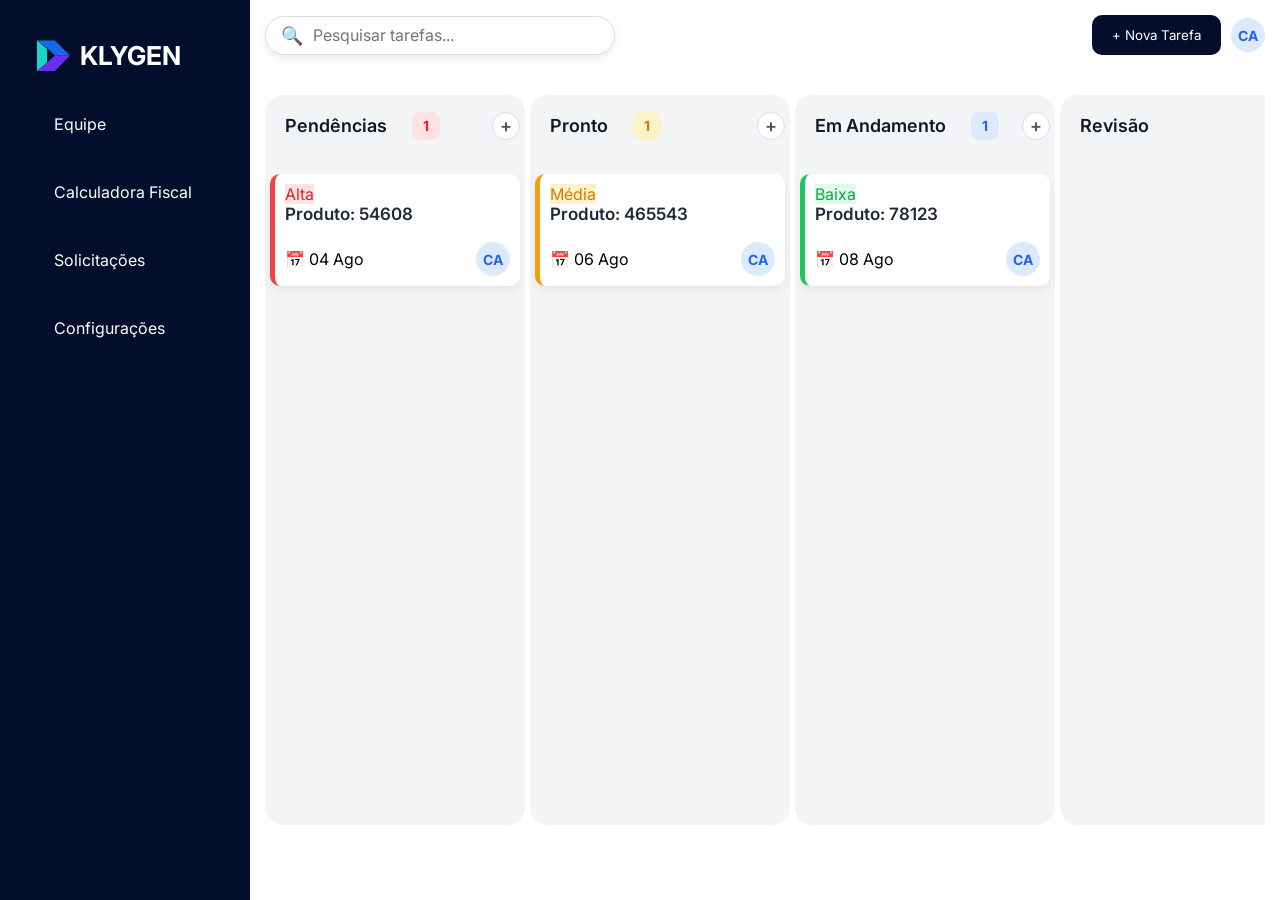
==== index.html @ 521d1eba "Atualizado o nome do projeto para Klygen" ====
<!doctype html>
<html lang="pt-BR">
  <head>
    <meta charset="UTF-8" />
    <meta name="viewport" content="width=device-width, initial-scale=1.0" />
    <title>Klygen</title>

    <link rel="stylesheet" href="style.css" />

    <link rel="preconnect" href="https://fonts.googleapis.com" />
    <link rel="preconnect" href="https://fonts.gstatic.com" crossorigin />

    <link
      href="https://fonts.googleapis.com/css2?family=Inter:wght@300;400;500;600;700&display=swap"
      rel="stylesheet"
    />
  </head>

  <body>
    <!-- SIDEBAR -->

    <aside class="sidebar">
        <div class="logo">
          <svg
            class="logo-icon"
            viewBox="0 0 200 200"
            xmlns="http://www.w3.org/2000/svg"
            aria-label="Klygen"
          >
            <polygon
            points="35,27 124,27 200,103 124,103 85,65"
            fill="#1769E8"
            />
            <polygon
            points="35,27 85,70 85,137 35,180"
            fill="#16D6C8"
            />
             <polygon
            points="35,180 124,180 200,103 124,103 85,137"
            fill="#6930F2"
            />
          </svg>

          <h2>KLYGEN</h2>
        </div>
      </div>

      <nav>
        <ul>
          <li><a href="equipe">Equipe</a></li>
          <li><a href="calculadora.html">Calculadora Fiscal</a></li>
          <li><a href="solicitacoes.html">Solicitações</a></li>
          <li><a href="configuracoes">Configurações</a></li>
        </ul>
      </nav>
    </aside>

    <!-- CONTEÚDO -->

    <main>
      <!-- HEADER -->

      <header class="header">
        <div class="search-box">
          <span class="search-icon">🔍 </span>
          <input type="text" placeholder="Pesquisar tarefas..." />
        </div>

        <div class="header-right">
          <button id="abrir" class="btn-add">+ Nova Tarefa</button>

          <div class="user">CA</div>
        </div>
      </header>

      <!-- KANBAN -->

      <section class="board">
        <!-- Pendências -->

        <div class="column">
          <div class="column-header">
            <div class="column-title">
              <h3>Pendências</h3>

              <span class="task-count danger"> 1 </span>
            </div>

            <button class="add-task">+</button>
          </div>

          <div class="task-list">
            <div class="card priority-high">
              <span class="badge priority-high">Alta</span>

              <h4>Produto: 54608</h4>

              <div class="card-footer">
                <span class="card-date"> 📅 04 Ago </span>

                <div class="avatar">CA</div>
              </div>
            </div>
          </div>
        </div>

        <!-- Pronto -->

        <div class="column">
          <div class="column-header">
            <div class="column-title">
              <h3>Pronto</h3>

              <span class="task-count warning"> 1 </span>
            </div>

            <button class="add-task">+</button>
          </div>

          <div class="task-list">
            <div class="card priority-medium">
              <span class="badge priority-medium">Média</span>

              <h4>Produto: 465543</h4>

              <div class="card-footer">
                <span class="card-date"> 📅 06 Ago </span>

                <div class="avatar">CA</div>
              </div>
            </div>
          </div>
        </div>

        <!-- Em andamento -->

        <div class="column">
          <div class="column-header">
            <div class="column-title">
              <h3>Em Andamento</h3>

              <span class="task-count info"> 1 </span>
            </div>

            <button class="add-task">+</button>
          </div>

          <div class="task-list">
            <div class="card priority-low">
              <span class="badge priority-low">Baixa</span>

              <h4>Produto: 78123</h4>

              <div class="card-footer">
                <span class="card-date"> 📅 08 Ago </span>

                <div class="avatar">CA</div>
              </div>
            </div>
          </div>
        </div>

        <!-- Revisão -->

        <div class="column">
          <div class="column-header">
            <div class="column-title">
              <h3>Revisão</h3>
            </div>

            <button class="add-task">+</button>
          </div>

          <div class="task-list"></div>
        </div>

        <!-- Concluído -->

        <div class="column">
          <div class="column-header">
            <div class="column-title">
              <h3>Concluído</h3>
            </div>

            <button class="add-task">+</button>
          </div>

          <div class="task-list"></div>
        </div>
      </section>
      <div id="modal-container"></div>
    </main>
    <script src="index.js"></script>
  </body>
</html>
---- style.css ----
* {
  margin: 0px;
  padding: 0;
  box-sizing: border-box;
  font-family: "Inter", sans-serif;
}
body {
  display: flex;
  min-height: 100vh;
}

/* ---------------- SIDEBAR ---------------- */
.sidebar {
  width: 250px;
  background: #030d2c;
  color: white;
  padding: 30px;
}
.logo {
  margin-bottom: 10px;
  display: flex;
  align-items: center;
  gap: 10px;
}
.logo-icon {
  width: 40px;
  height: 50px;
  flex-shrink: 0;
}
.logo h2 {
  font-size: 26px;
  font-weight: 700;
  letter-spacing: 0px;
  color: #ffffff;
}
.sidebar li {
  border-radius: 10px;
  padding: 12px;
  transition: 0.2s;
}
.sidebar a {
  display: block;
  padding: 12px;
  color: white;
  text-decoration: none;
  border-radius: 10px;
}
.sidebar ul {
  list-style: none;
  padding: 0;
  margin: 0;
}
.sidebar li:hover {
  background: rgba(255, 255, 255, 0.08);
  margin-bottom: 10px;
}
main {
  flex: 1;
  padding: 15px;
  overflow: hidden;
  display: flex;
  flex-direction: column;
}

/* ---------------- HEADER ---------------- */
.header {
  display: flex;
  justify-content: space-between;
  align-items: center;
  margin-bottom: 40px;
}
.header-right {
  display: flex;
  align-items: center;
  gap: 10px;
}
.search-box {
  display: flex;
  align-items: center;
  width: 350px;
  background: #fff;
  border: 1px solid #ddd;
  border-radius: 30px;
  padding: 8px 15px;
  box-shadow: 0 4px 10px rgba(0, 0, 0, 0.08);
  transition: all 0.3s ease;
}
.search-box:focus-within {
  border-color: #030d2c;
  box-shadow: 0 0 0 4px rgba(79, 70, 229, 0.15);
}
.search-icon {
  font-size: 18px;
  color: #888;
  margin-right: 10px;
}
.search-box input {
  border: none;
  width: 100%;
  font-size: 16px;
  background: transparent;
  color: #030d2c;
}
.search-box input:focus {
  outline: none;
  border-color: #2563eb;
  box-shadow: 0 0 0 4px rgba(37, 99, 235, 0.15);
}
.btn-add {
  background: #030d2c;
  color: white;
  border: none;
  padding: 12px 20px;
  border-radius: 10px;
  cursor: pointer;
  transition: 2s ease;
}
.user {
  font-weight: bold;
  background: #dbeafe;
  color: #2563eb;
  border-radius: 50%;
  justify-content: center;
  align-items: center;
  display: flex;
  font-size: 14px;
  width: 34px;
  height: 34px;
}

/* ---------------- KANBAN ---------------- */
.board {
  display: flex;
  flex-direction: row;
  align-items: flex-start;
  gap: 5px;
  width: 100%;
  overflow-x: auto;
}
.column {
  background: #f3f4f6;
  border-radius: 18px;
  padding: 5px;
  min-width: 260px;
  height: calc(100vh - 170px);
  display: flex;
  flex-direction: column;
  flex-shrink: 0;
}
.column-header {
  display: flex;
  justify-content: space-between;
  align-items: center;
  margin-bottom: 20px;
}
.column-title h3 {
  margin: -5px;
  font-size: 18px !important;
  font-weight: 600;
  color: #111827;
  padding: 20px;
}
.column-title {
  display: flex;
  align-items: center;
  gap: 10px;
}
.column:hover {
  background: #eef2f7;
}
.task-count {
  display: flex;
  align-items: center;
  justify-content: center;
  width: 28px;
  height: 28px;
  border-radius: 30%;
  font-size: 14px;
  font-weight: 700;
}
.task-count.danger {
  background: #fee2e2;
  color: #dc2626;
}
.task-count.warning {
  background: #fef3c7;
  color: #d97706;
}
.task-count.info {
  background: #dbeafe;
  color: #2563eb;
}
.task-count.purple {
  background: #ede9fe;
  color: #7c3aed;
}
.task-count.success {
  background: #dcfce7;
  color: #16a34a;
}
.add-task {
  width: 28px;
  height: 28px;
  border-radius: 50%;
  border: 1px solid #d9dee8;
  background: white;
  color: #485563;
  font-weight: 600;
  display: flex;
  justify-content: center;
  align-items: center;
  cursor: pointer;
  font-size: 18px;
  transition: 0.2s ease;
}
.add-task:hover {
  background: #eef4ff;
  border-color: #3b82f6;
  color: #2563eb;
}
.task-list {
  margin-top: 18px;
  flex: 1;
}

/* ---------------- CARDS ---------------- */
.card {
  background: white !important;
  padding: 10px;
  border-radius: 10px;
  margin-top: -15px;
  margin-bottom: 0;
  box-shadow: 0 4px 10px rgba(0, 0, 0, 0.06);
  transition: 0.2s ease-in-out;
  cursor: pointer;
  position: relative;
  overflow: hidden;
}
.card:hover {
  transform: translateY(-3px);
  box-shadow: 0 8px 18px rgba(0, 0, 0, 0.1);
}
.card.priority-high {
  border-left: 5px solid #ef4444;
}
.card.priority-medium {
  border-left: 5px solid #f59e0b;
}
.card.priority-low {
  border-left: 5px solid #22c55e;
}
.card h4 {
  margin: 0;
  font-size: 17px;
  font-weight: 600;
  color: #1f2937;
}
.card-footer {
  display: flex;
  justify-content: space-between;
  align-items: center;
  margin-top: 18px;
}
.priority {
  display: inline-block;
  padding: 4px 10px;
  border-radius: 999px;
  font-size: 12px;
  font-weight: 600;
  margin-bottom: 12px;
}
.badge.priority-high {
  background: #fee2e2;
  color: #dc2626;
}
.badge.priority-medium {
  background: #fef3c7;
  color: #d97706;
}
.badge.priority-low {
  background: #dcfce7;
  color: #16a34a;
}
.avatar {
  width: 34px;
  height: 34px;
  border-radius: 50%;
  background: #dbeafe;
  color: #2563eb;
  display: flex;
  justify-content: center;
  align-items: center;
  font-size: 14px;
  font-weight: 700;
}

/* ---------------- NOVA TAREFA ---------------- */

.task-page {
  min-height: 100vh;
  background: #f3f4f6;
  display: flex;
  justify-content: center;
  align-items: flex-start;
  padding: 50px 20px;
}

.task-form-container {
  width: 100%;
  max-width: 800px;
  background: white;
  border-radius: 18px;
  padding: 30px;
  box-shadow: 0 8px 25px rgba(0, 0, 0, 0.08);
}

.task-form-header {
  display: flex;
  justify-content: space-between;
  align-items: center;
  margin-bottom: 30px;
}

.task-form-header h1 {
  color: #111827;
  font-size: 26px;
  margin-bottom: 6px;
}

.task-form-header p {
  color: #6b7280;
  font-size: 14px;
}

.form-group {
  display: flex;
  flex-direction: column;
  gap: 8px;
  margin-bottom: 20px;
}

.form-group label {
  font-size: 14px;
  font-weight: 600;
  color: #374151;
}

.form-group input,
.form-group textarea,
.form-group select {
  width: 100%;
  border: 1px solid #d9dee8;
  border-radius: 10px;
  padding: 11px 12px;
  font-family: "Inter", sans-serif;
  font-size: 14px;
  color: #1f2937;
  background: white;
  outline: none;
  transition: 0.2s ease;
}

.form-group textarea {
  resize: vertical;
}

.form-group input:focus,
.form-group textarea:focus,
.form-group select:focus {
  border-color: #2563eb;
  box-shadow: 0 0 0 3px rgba(37, 99, 235, 0.12);
}

.form-row {
  display: grid;
  grid-template-columns: 1fr 1fr;
  gap: 20px;
}

.form-actions {
  display: flex;
  justify-content: flex-end;
  margin-top: 10px;
}

.btn-create {
  background: #030d2c;
  color: white;
  border: none;
  padding: 12px 20px;
  border-radius: 10px;
  cursor: pointer;
  font-weight: 600;
  transition: 0.2s ease;
}

.btn-create:hover {
  transform: translateY(-2px);
  box-shadow: 0 5px 12px rgba(0, 0, 0, 0.15);
}

.btn-cancel {
  background: white;
  color: #4b5563;
  border: 1px solid #d9dee8;
  padding: 10px 16px;
  border-radius: 10px;
  cursor: pointer;
  transition: 0.2s ease;
}

.btn-cancel:hover {
  background: #f3f4f6;
}

.file-upload {
  display: flex;
  align-items: center;
  justify-content: center;
  width: 100%;
  min-height: 90px;
  border: 2px dashed #d9dee8;
  border-radius: 10px;
  background: #f9fafb;
  color: #4b5563;
  cursor: pointer;
  transition: 0.2s ease;
}

.file-upload:hover {
  border-color: #2563eb;
  background: #f8faff;
  color: #2563eb;
}

.file-upload input {
  display: none;
}

/* ---------------- MODAL NOVA SOLICITAÇÃO ---------------- */

.modal-overlay {
  position: fixed;
  inset: 0;
  background: rgba(3, 13, 44, 0.45);

  display: flex;
  justify-content: center;
  align-items: center;

  padding: 20px;

  z-index: 1000;
}

.modal-content {
  width: 100%;
  max-width: 800px;
  max-height: 90vh;

  overflow-y: auto;

  background: white;

  border-radius: 18px;

  padding: 30px;

  box-shadow: 0 20px 50px rgba(0, 0, 0, 0.2);
}
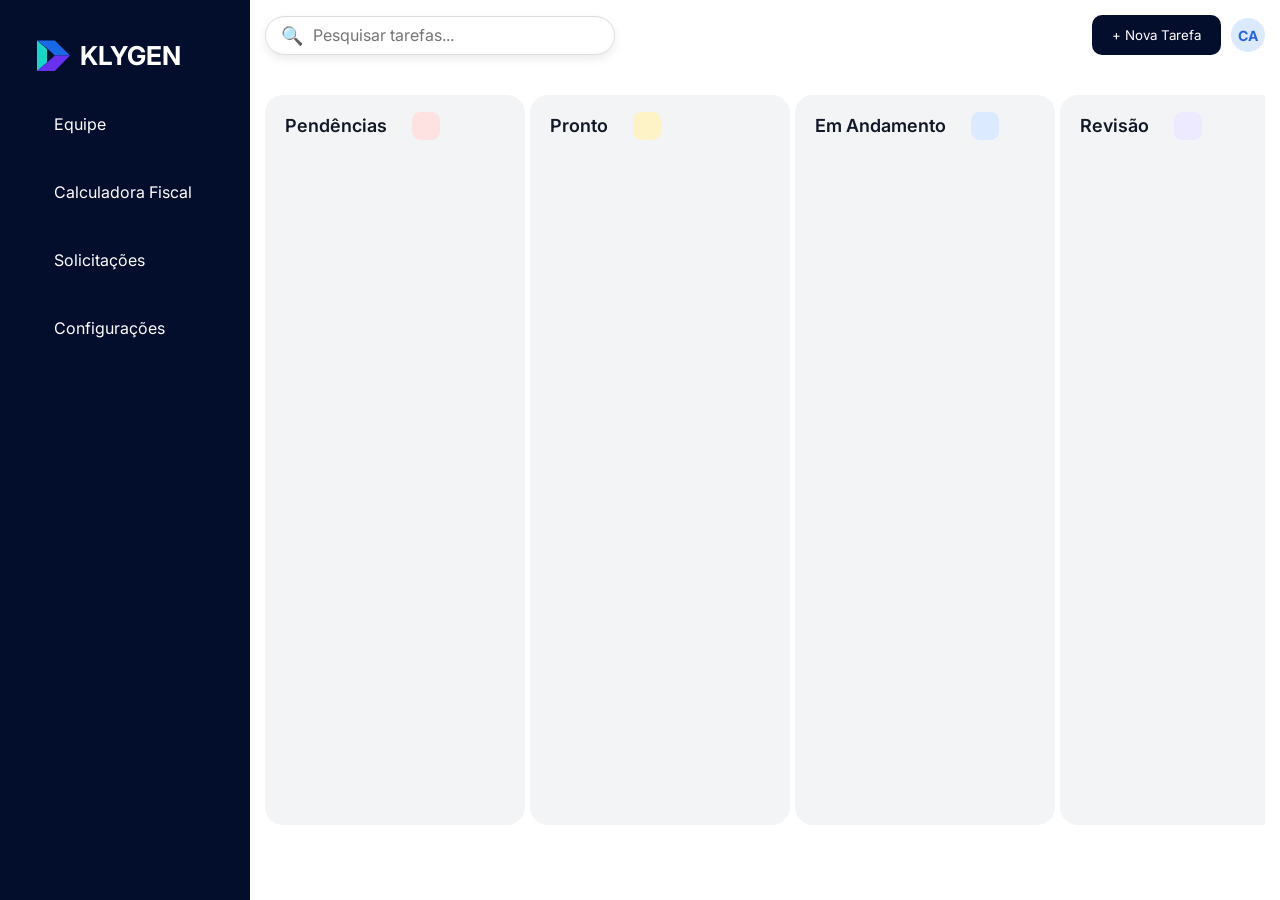
==== commit 7c8b9b87: "Finalizado fluxo de tarefas" ====
--- a/index.html
+++ b/index.html
@@ -78,97 +78,55 @@
       <section class="board">
         <!-- Pendências -->
 
-        <div class="column">
+        <div class="column" data-status="pending">
           <div class="column-header">
             <div class="column-title">
               <h3>Pendências</h3>
 
-              <span class="task-count danger"> 1 </span>
+              <span class="task-count danger"></span>
             </div>
-
-            <button class="add-task">+</button>
           </div>
-
           <div class="task-list">
-            <div class="card priority-high">
-              <span class="badge priority-high">Alta</span>
-
-              <h4>Produto: 54608</h4>
-
-              <div class="card-footer">
-                <span class="card-date"> 📅 04 Ago </span>
-
-                <div class="avatar">CA</div>
-              </div>
-            </div>
           </div>
         </div>
 
         <!-- Pronto -->
 
-        <div class="column">
+        <div class="column" data-status="ready">
           <div class="column-header">
             <div class="column-title">
               <h3>Pronto</h3>
 
-              <span class="task-count warning"> 1 </span>
+              <span class="task-count warning"></span>
             </div>
-
-            <button class="add-task">+</button>
           </div>
 
           <div class="task-list">
-            <div class="card priority-medium">
-              <span class="badge priority-medium">Média</span>
-
-              <h4>Produto: 465543</h4>
-
-              <div class="card-footer">
-                <span class="card-date"> 📅 06 Ago </span>
-
-                <div class="avatar">CA</div>
-              </div>
-            </div>
+           
           </div>
         </div>
 
         <!-- Em andamento -->
 
-        <div class="column">
+        <div class="column" data-status="progress">
           <div class="column-header">
             <div class="column-title">
               <h3>Em Andamento</h3>
-
-              <span class="task-count info"> 1 </span>
+              <span class="task-count info"></span>
             </div>
-
-            <button class="add-task">+</button>
           </div>
-
           <div class="task-list">
-            <div class="card priority-low">
-              <span class="badge priority-low">Baixa</span>
-
-              <h4>Produto: 78123</h4>
-
-              <div class="card-footer">
-                <span class="card-date"> 📅 08 Ago </span>
-
-                <div class="avatar">CA</div>
-              </div>
-            </div>
           </div>
         </div>
 
         <!-- Revisão -->
 
-        <div class="column">
+        <div class="column" data-status="review">
           <div class="column-header">
             <div class="column-title">
               <h3>Revisão</h3>
+              <span class="task-count purple"></span>
             </div>
-
-            <button class="add-task">+</button>
           </div>
 
           <div class="task-list"></div>
@@ -176,19 +134,19 @@
 
         <!-- Concluído -->
 
-        <div class="column">
+        <div class="column" data-status="completed">
           <div class="column-header">
             <div class="column-title">
               <h3>Concluído</h3>
+              <span class="task-count success"></span>
             </div>
-
-            <button class="add-task">+</button>
           </div>
 
           <div class="task-list"></div>
         </div>
       </section>
       <div id="modal-container"></div>
+      <div id="details-modal-container"></div>
     </main>
     <script src="index.js"></script>
   </body>
--- a/style.css
+++ b/style.css
@@ -141,11 +141,14 @@
   background: #f3f4f6;
   border-radius: 18px;
   padding: 5px;
+  width: 260px;
   min-width: 260px;
+  max-width: 260px;
   height: calc(100vh - 170px);
   display: flex;
   flex-direction: column;
   flex-shrink: 0;
+  box-sizing: border-box;
 }
 .column-header {
   display: flex;
@@ -221,6 +224,10 @@
 .task-list {
   margin-top: 18px;
   flex: 1;
+  display: flex;
+  flex-direction: column;
+  gap: 25px;
+  min-width: 0;
 }
 
 /* ---------------- CARDS ---------------- */
@@ -235,6 +242,9 @@
   cursor: pointer;
   position: relative;
   overflow: hidden;
+  width: 100%;
+  min-width: 0;
+  box-sizing: border-box;
 }
 .card:hover {
   transform: translateY(-3px);
@@ -250,10 +260,12 @@
   border-left: 5px solid #22c55e;
 }
 .card h4 {
-  margin: 0;
-  font-size: 17px;
-  font-weight: 600;
-  color: #1f2937;
+  font-size: 14px;
+  line-height: 1.4;
+  min-width: 0;
+  max-width: 100%;
+  overflow-wrap: anywhere;
+  word-break: break-word;
 }
 .card-footer {
   display: flex;
@@ -346,7 +358,6 @@
 }
 
 .form-group input,
-.form-group textarea,
 .form-group select {
   width: 100%;
   border: 1px solid #d9dee8;
@@ -360,8 +371,15 @@
   transition: 0.2s ease;
 }
 
-.form-group textarea {
+textarea {
+  width: 100%;
+  min-height: 140px;
+  padding: 12px;
   resize: vertical;
+  text-align: left;
+  vertical-align: top;
+  font-family: "Inter", sans-serif;
+  line-height: 1.5;
 }
 
 .form-group input:focus,
@@ -436,7 +454,9 @@
 .file-upload input {
   display: none;
 }
-
+#anexo {
+  display: none;
+}
 /* ---------------- MODAL NOVA SOLICITAÇÃO ---------------- */
 
 .modal-overlay {
@@ -468,3 +488,191 @@
 
   box-shadow: 0 20px 50px rgba(0, 0, 0, 0.2);
 }
+
+/* ---------------- DETALHES DO MODAL ---------------- */
+
+#details-modal-container {
+  position: fixed;
+  inset: 0;
+  background: rgba(0, 0, 0, 0.5);
+  display: none;
+  justify-content: center;
+  align-items: center;
+  z-index: 1000;
+}
+
+.details-modal {
+  width: 600px;
+  max-width: 90%;
+  max-height: 85vh;
+  overflow-y: auto;
+  overflow-x: hidden;
+
+  background: #ffffff;
+  color: #172033;
+  border-radius: 14px;
+  padding: 28px;
+  box-shadow: 0 10px 40px rgba(0, 0, 0, 0.25);
+}
+
+.details-header {
+  display: flex;
+  justify-content: space-between;
+  align-items: flex-start;
+  margin-bottom: 28px;
+}
+
+.details-label {
+  display: block;
+  font-size: 11px;
+  font-weight: 600;
+  color: #7b8190;
+  letter-spacing: 1px;
+}
+
+.details-header h2 {
+  margin-top: 5px;
+  color: #172033;
+  font-size: 22px;
+}
+
+#fechar-detalhes {
+  border: none;
+  background: transparent;
+  color: #7b8190;
+  font-size: 28px;
+  cursor: pointer;
+}
+
+.details-body {
+  color: #172033;
+}
+
+.details-section {
+  width: 100%;
+  margin: 0 0 25px 0;
+}
+
+.details-section h3 {
+  margin-bottom: 10px;
+  color: #172033;
+  font-size: 14px;
+}
+
+.description {
+  width: 100%;
+  max-width: 100%;
+  margin: 0;
+  padding: 0;
+  color: #5f6675;
+  font-size: 14px;
+  line-height: 1.6;
+  text-align: left;
+  white-space: pre-wrap;
+  overflow-wrap: anywhere;
+  word-break: break-word;
+
+  box-sizing: border-box;
+}
+
+.attachments {
+  display: flex;
+  flex-direction: column;
+  gap: 8px;
+}
+
+.attachment {
+  padding: 10px 12px;
+  background: #f5f6f8;
+  color: #3f4654;
+  border-radius: 8px;
+  font-size: 13px;
+}
+
+.no-attachments {
+  color: #8a909c;
+  font-size: 13px;
+}
+
+.details-info {
+  display: grid;
+  grid-template-columns: 1fr 1fr;
+  gap: 15px;
+  padding-top: 20px;
+  border-top: 1px solid #e8eaf0;
+}
+
+.info-item {
+  display: flex;
+  flex-direction: column;
+  gap: 5px;
+}
+
+.info-item span {
+  color: #8a909c;
+  font-size: 11px;
+  text-transform: uppercase;
+  letter-spacing: 0.5px;
+}
+
+.info-item strong {
+  color: #252b38;
+  font-size: 14px;
+}
+
+#descricao {
+  display: block;
+  width: 100%;
+  max-width: 100%;
+  min-height: 140px;
+  padding: 12px;
+  margin: 0;
+  box-sizing: border-box;
+
+  resize: vertical;
+
+  font-family: "Inter", sans-serif;
+  font-size: 14px;
+  line-height: 1.5;
+
+  text-align: left;
+  white-space: pre-wrap;
+  overflow-wrap: anywhere;
+  word-break: normal;
+}
+
+.details-actions {
+  display: flex;
+  justify-content: flex-end;
+  gap: 10px;
+  margin-top: 25px;
+  padding-top: 20px;
+  border-top: 1px solid #e8eaf0;
+}
+
+.btn-assume {
+  border: none;
+  padding: 11px 20px;
+  border-radius: 8px;
+  background: #2563eb;
+  color: white;
+  font-size: 13px;
+  font-weight: 600;
+  cursor: pointer;
+  transition: 0.2s ease;
+}
+.btn-review {
+  border: none;
+  padding: 11px 20px;
+  border-radius: 8px;
+  background: #b9180c;
+  color: white;
+  font-size: 13px;
+  font-weight: 600;
+  cursor: pointer;
+  transition: 0.2s ease;
+}
+
+.btn-assume:hover {
+  background: #1d4ed8;
+}
